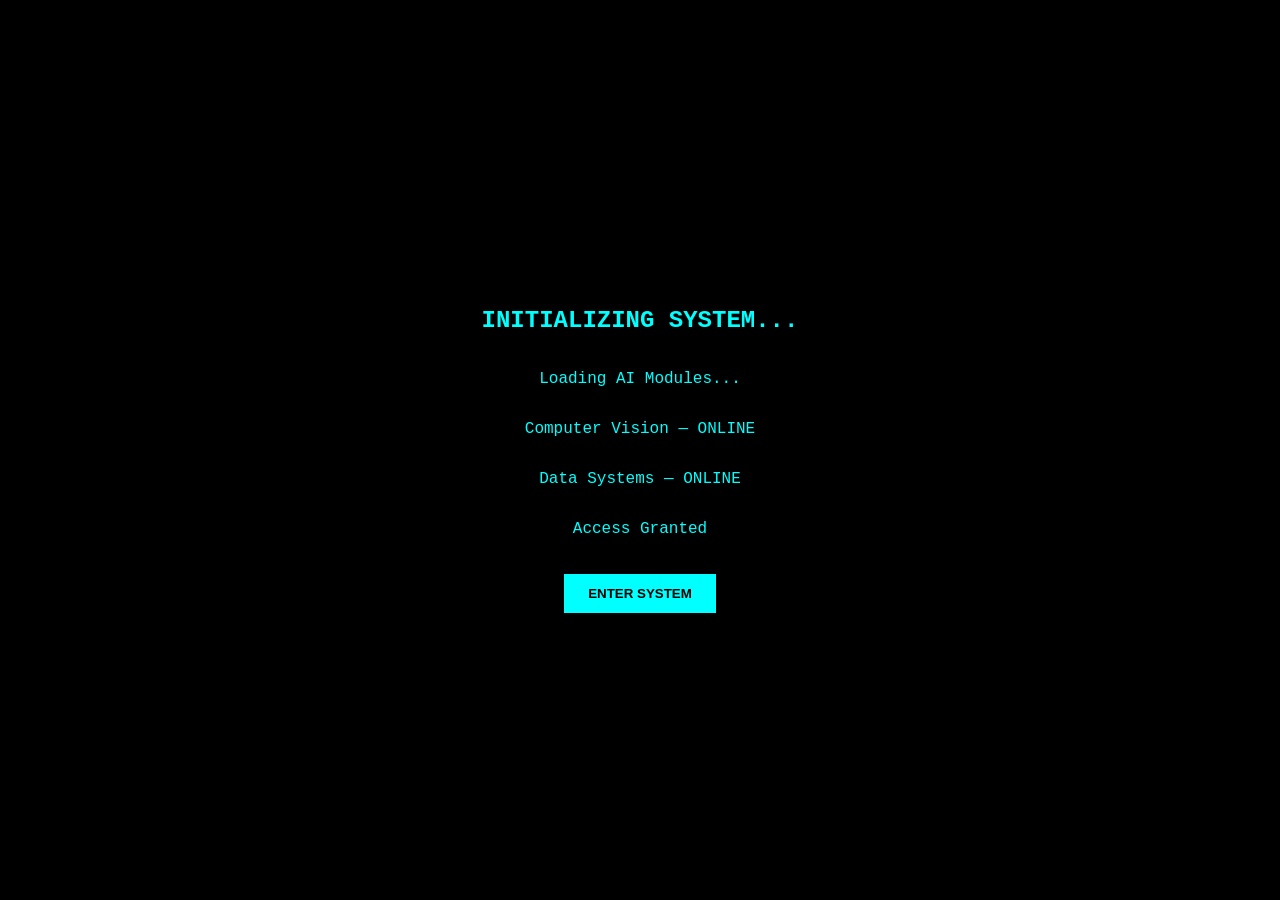
==== index.html @ 18e6cbfc "Update index.html" ====
<!DOCTYPE html>
<html lang="en">
<head>
<meta charset="UTF-8">
<meta name="viewport" content="width=device-width, initial-scale=1.0">
<title>Pruthvi Pandya — AI Systems Interface</title>

<style>

body{
    margin:0;
    background:#000;
    color:#0ff;
    font-family: "Courier New", monospace;
    overflow-x:hidden;
}

.center{
    display:flex;
    flex-direction:column;
    justify-content:center;
    align-items:center;
    height:100vh;
    text-align:center;
}

button{
    padding:12px 24px;
    background:#0ff;
    border:none;
    color:#000;
    font-weight:bold;
    cursor:pointer;
    margin-top:20px;
}

.section{
    padding:80px 20px;
    border-top:1px solid #0ff;
}

h1,h2{
    color:#0ff;
}

.card{
    border:1px solid #0ff;
    padding:20px;
    margin:20px;
}

</style>
</head>

<body>

<!-- 🎬 BOOT SCREEN -->
<div id="boot" class="center">
<h2>INITIALIZING SYSTEM...</h2>
<p>Loading AI Modules...</p>
<p>Computer Vision — ONLINE</p>
<p>Data Systems — ONLINE</p>
<p>Access Granted</p>

<button onclick="enterSite()">ENTER SYSTEM</button>
</div>

<!-- 🧠 MAIN SITE -->
<div id="main" style="display:none;">

<div class="center">
<h1>PRUTHVI JITENDRABHAI PANDYA</h1>
<p>AI Engineer | Computer Vision | Intelligent Systems</p>
<p>London, UK — Operational</p>
</div>

<!-- 👤 ABOUT -->
<div class="section">
<h2>Operator Profile</h2>
<p>MSc Artificial Intelligence — University of Essex</p>
<p>Mechanical Engineer | Real-time AI Systems Developer</p>
<p>Building intelligent solutions that bridge data, robotics, and physical environments.</p>
</div>

<!-- 🚀 PROJECTS -->
<div class="section">
<h2>Active Deployments</h2>

<div class="card">
<h3>Real-Time Object Detection</h3>
<p>YOLOv8 + OpenCV live inference system</p>
</div>

<div class="card">
<h3>Raga Classification (Thesis)</h3>
<p>CNN + LSTM audio classification model</p>
</div>

<div class="card">
<h3>Retail Analytics Dashboard</h3>
<p>Power BI data insights platform</p>
</div>

</div>

<!-- 🛠️ SKILLS -->
<div class="section">
<h2>System Capabilities</h2>

<p>Python ██████████</p>
<p>Computer Vision █████████</p>
<p>Machine Learning █████████</p>
<p>Data Analytics █████████</p>

</div>

<!-- 📊 EXPERIENCE -->
<div class="section">
<h2>Operational History</h2>

<p>2025 — Data Analyst Intern, Victoria Solutions</p>
<p>2023 — Assistant Planning Engineer, Maxxis Tyres</p>
<p>2022 — Logistics Executive, Nobel Automotive</p>

</div>

<!-- 📡 CONTACT -->
<div class="section">
<h2>Communication Channel</h2>

<p>Email: pandyapruthvi7@gmail.com</p>
<p>LinkedIn: linkedin.com/in/pandya-pruthvi-6148b0142</p>
<p>GitHub: github.com/pp23441</p>
<p>AI Hub: aihubplatform.co.uk</p>

</div>

</div>

<script>
function enterSite(){
    document.getElementById("boot").style.display="none";
    document.getElementById("main").style.display="block";
}
</script>

</body>
</html>
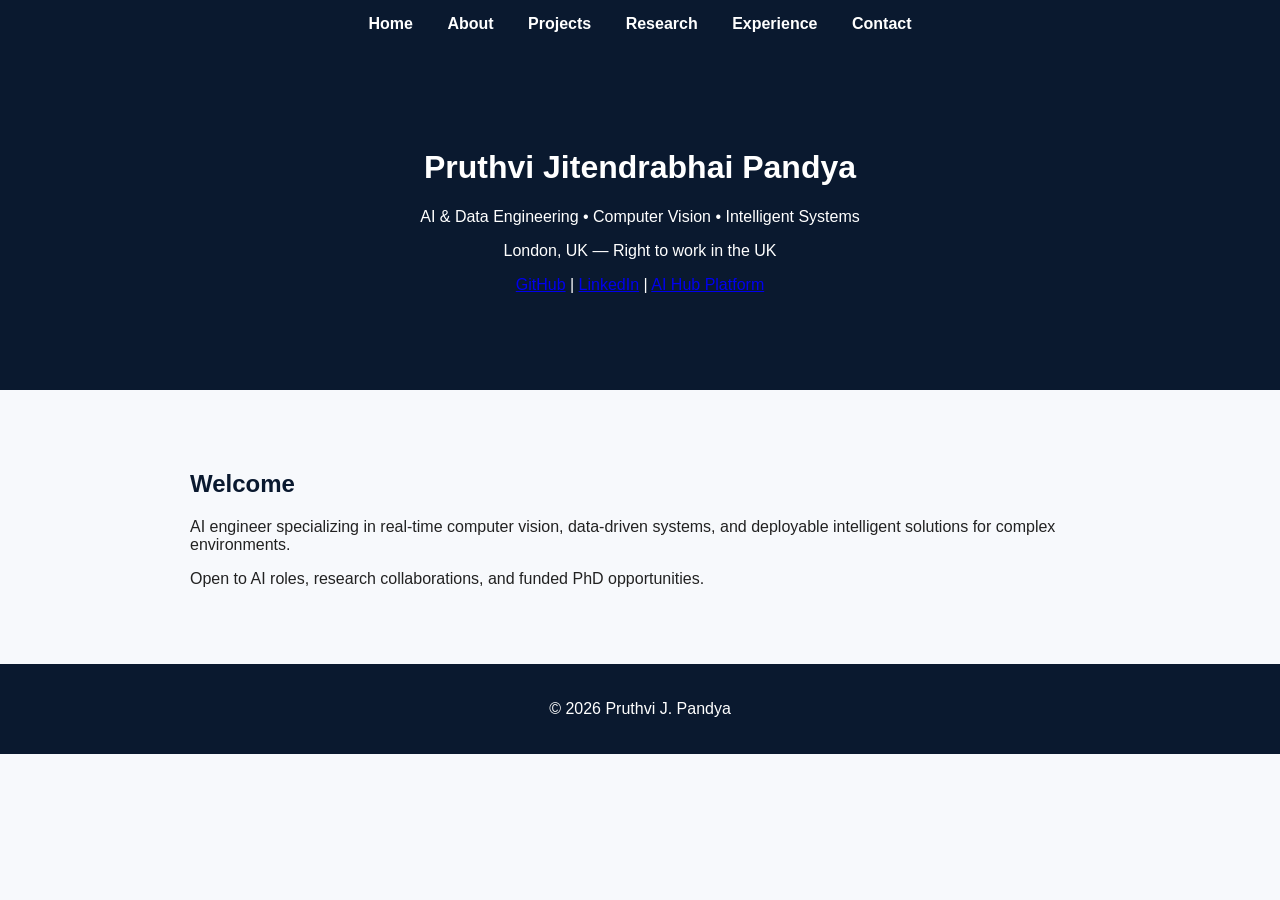
==== commit 4be10b0b: "Update index.html" ====
--- a/index.html
+++ b/index.html
@@ -1,148 +1,50 @@
 <!DOCTYPE html>
-<html lang="en">
+<html>
 <head>
-<meta charset="UTF-8">
-<meta name="viewport" content="width=device-width, initial-scale=1.0">
-<title>Pruthvi Pandya — AI Systems Interface</title>
-
-<style>
-
-body{
-    margin:0;
-    background:#000;
-    color:#0ff;
-    font-family: "Courier New", monospace;
-    overflow-x:hidden;
-}
-
-.center{
-    display:flex;
-    flex-direction:column;
-    justify-content:center;
-    align-items:center;
-    height:100vh;
-    text-align:center;
-}
-
-button{
-    padding:12px 24px;
-    background:#0ff;
-    border:none;
-    color:#000;
-    font-weight:bold;
-    cursor:pointer;
-    margin-top:20px;
-}
-
-.section{
-    padding:80px 20px;
-    border-top:1px solid #0ff;
-}
-
-h1,h2{
-    color:#0ff;
-}
-
-.card{
-    border:1px solid #0ff;
-    padding:20px;
-    margin:20px;
-}
-
-</style>
+<title>Pruthvi Pandya — AI Portfolio</title>
+<link rel="stylesheet" href="style.css">
+<meta name="viewport" content="width=device-width, initial-scale=1">
 </head>
 
 <body>
 
-<!-- 🎬 BOOT SCREEN -->
-<div id="boot" class="center">
-<h2>INITIALIZING SYSTEM...</h2>
-<p>Loading AI Modules...</p>
-<p>Computer Vision — ONLINE</p>
-<p>Data Systems — ONLINE</p>
-<p>Access Granted</p>
+<nav>
+<a href="index.html">Home</a>
+<a href="about.html">About</a>
+<a href="projects.html">Projects</a>
+<a href="research.html">Research</a>
+<a href="experience.html">Experience</a>
+<a href="contact.html">Contact</a>
+</nav>
 
-<button onclick="enterSite()">ENTER SYSTEM</button>
+<div class="hero">
+<h1>Pruthvi Jitendrabhai Pandya</h1>
+<p>AI & Data Engineering • Computer Vision • Intelligent Systems</p>
+<p>London, UK — Right to work in the UK</p>
+
+<p>
+<a href="https://github.com/pp23441">GitHub</a> |
+<a href="https://www.linkedin.com/in/pandya-pruthvi-6148b0142">LinkedIn</a> |
+<a href="https://www.aihubplatform.co.uk/">AI Hub Platform</a>
+</p>
 </div>
 
-<!-- 🧠 MAIN SITE -->
-<div id="main" style="display:none;">
+<section>
+<h2>Welcome</h2>
 
-<div class="center">
-<h1>PRUTHVI JITENDRABHAI PANDYA</h1>
-<p>AI Engineer | Computer Vision | Intelligent Systems</p>
-<p>London, UK — Operational</p>
-</div>
+<p>
+AI engineer specializing in real-time computer vision, data-driven systems, and deployable intelligent solutions for complex environments.
+</p>
 
-<!-- 👤 ABOUT -->
-<div class="section">
-<h2>Operator Profile</h2>
-<p>MSc Artificial Intelligence — University of Essex</p>
-<p>Mechanical Engineer | Real-time AI Systems Developer</p>
-<p>Building intelligent solutions that bridge data, robotics, and physical environments.</p>
-</div>
+<p>
+Open to AI roles, research collaborations, and funded PhD opportunities.
+</p>
 
-<!-- 🚀 PROJECTS -->
-<div class="section">
-<h2>Active Deployments</h2>
+</section>
 
-<div class="card">
-<h3>Real-Time Object Detection</h3>
-<p>YOLOv8 + OpenCV live inference system</p>
-</div>
-
-<div class="card">
-<h3>Raga Classification (Thesis)</h3>
-<p>CNN + LSTM audio classification model</p>
-</div>
-
-<div class="card">
-<h3>Retail Analytics Dashboard</h3>
-<p>Power BI data insights platform</p>
-</div>
-
-</div>
-
-<!-- 🛠️ SKILLS -->
-<div class="section">
-<h2>System Capabilities</h2>
-
-<p>Python ██████████</p>
-<p>Computer Vision █████████</p>
-<p>Machine Learning █████████</p>
-<p>Data Analytics █████████</p>
-
-</div>
-
-<!-- 📊 EXPERIENCE -->
-<div class="section">
-<h2>Operational History</h2>
-
-<p>2025 — Data Analyst Intern, Victoria Solutions</p>
-<p>2023 — Assistant Planning Engineer, Maxxis Tyres</p>
-<p>2022 — Logistics Executive, Nobel Automotive</p>
-
-</div>
-
-<!-- 📡 CONTACT -->
-<div class="section">
-<h2>Communication Channel</h2>
-
-<p>Email: pandyapruthvi7@gmail.com</p>
-<p>LinkedIn: linkedin.com/in/pandya-pruthvi-6148b0142</p>
-<p>GitHub: github.com/pp23441</p>
-<p>AI Hub: aihubplatform.co.uk</p>
-
-</div>
-
-</div>
-
-<script>
-function enterSite(){
-    document.getElementById("boot").style.display="none";
-    document.getElementById("main").style.display="block";
-}
-</script>
+<footer>
+<p>© 2026 Pruthvi J. Pandya</p>
+</footer>
 
 </body>
 </html>
--- a/style.css
+++ b/style.css
@@ -0,0 +1,65 @@
+body{
+    margin:0;
+    font-family:Arial, sans-serif;
+    background:#f7f9fc;
+    color:#222;
+}
+
+/* NAVBAR */
+
+nav{
+    background:#0a192f;
+    padding:15px;
+    text-align:center;
+}
+
+nav a{
+    color:white;
+    margin:0 15px;
+    text-decoration:none;
+    font-weight:bold;
+}
+
+nav a:hover{
+    color:#64ffda;
+}
+
+/* HERO */
+
+.hero{
+    background:#0a192f;
+    color:white;
+    padding:80px 20px;
+    text-align:center;
+}
+
+/* CONTENT */
+
+section{
+    max-width:900px;
+    margin:auto;
+    padding:60px 20px;
+}
+
+h2{
+    color:#0a192f;
+}
+
+/* CARDS */
+
+.card{
+    background:white;
+    padding:25px;
+    margin:25px 0;
+    border-radius:10px;
+    box-shadow:0 4px 12px rgba(0,0,0,0.08);
+}
+
+/* FOOTER */
+
+footer{
+    background:#0a192f;
+    color:white;
+    text-align:center;
+    padding:20px;
+}
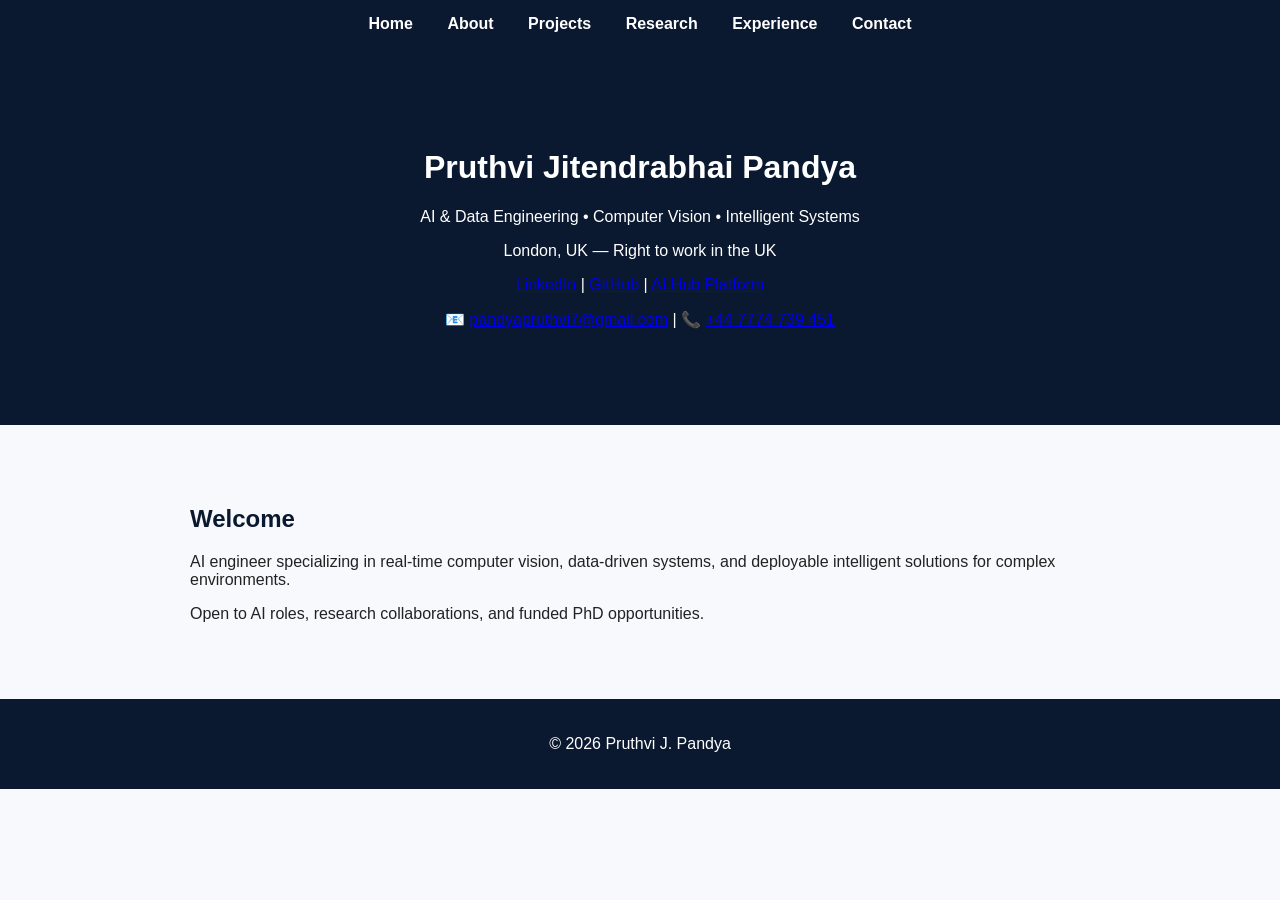
==== commit ff484022: "Update index.html" ====
--- a/index.html
+++ b/index.html
@@ -23,9 +23,14 @@
 <p>London, UK — Right to work in the UK</p>
 
 <p>
-<a href="https://github.com/pp23441">GitHub</a> |
-<a href="https://www.linkedin.com/in/pandya-pruthvi-6148b0142">LinkedIn</a> |
-<a href="https://www.aihubplatform.co.uk/">AI Hub Platform</a>
+<a href="https://www.linkedin.com/in/pandya-pruthvi-6148b0142" target="_blank">LinkedIn</a> |
+<a href="https://github.com/pp23441" target="_blank">GitHub</a> |
+<a href="https://www.aihubplatform.co.uk/" target="_blank">AI Hub Platform</a>
+</p>
+
+<p>
+📧 <a href="mailto:pandyapruthvi7@gmail.com">pandyapruthvi7@gmail.com</a> |
+📞 <a href="tel:+447774739451">+44 7774 739 451</a>
 </p>
 </div>
 
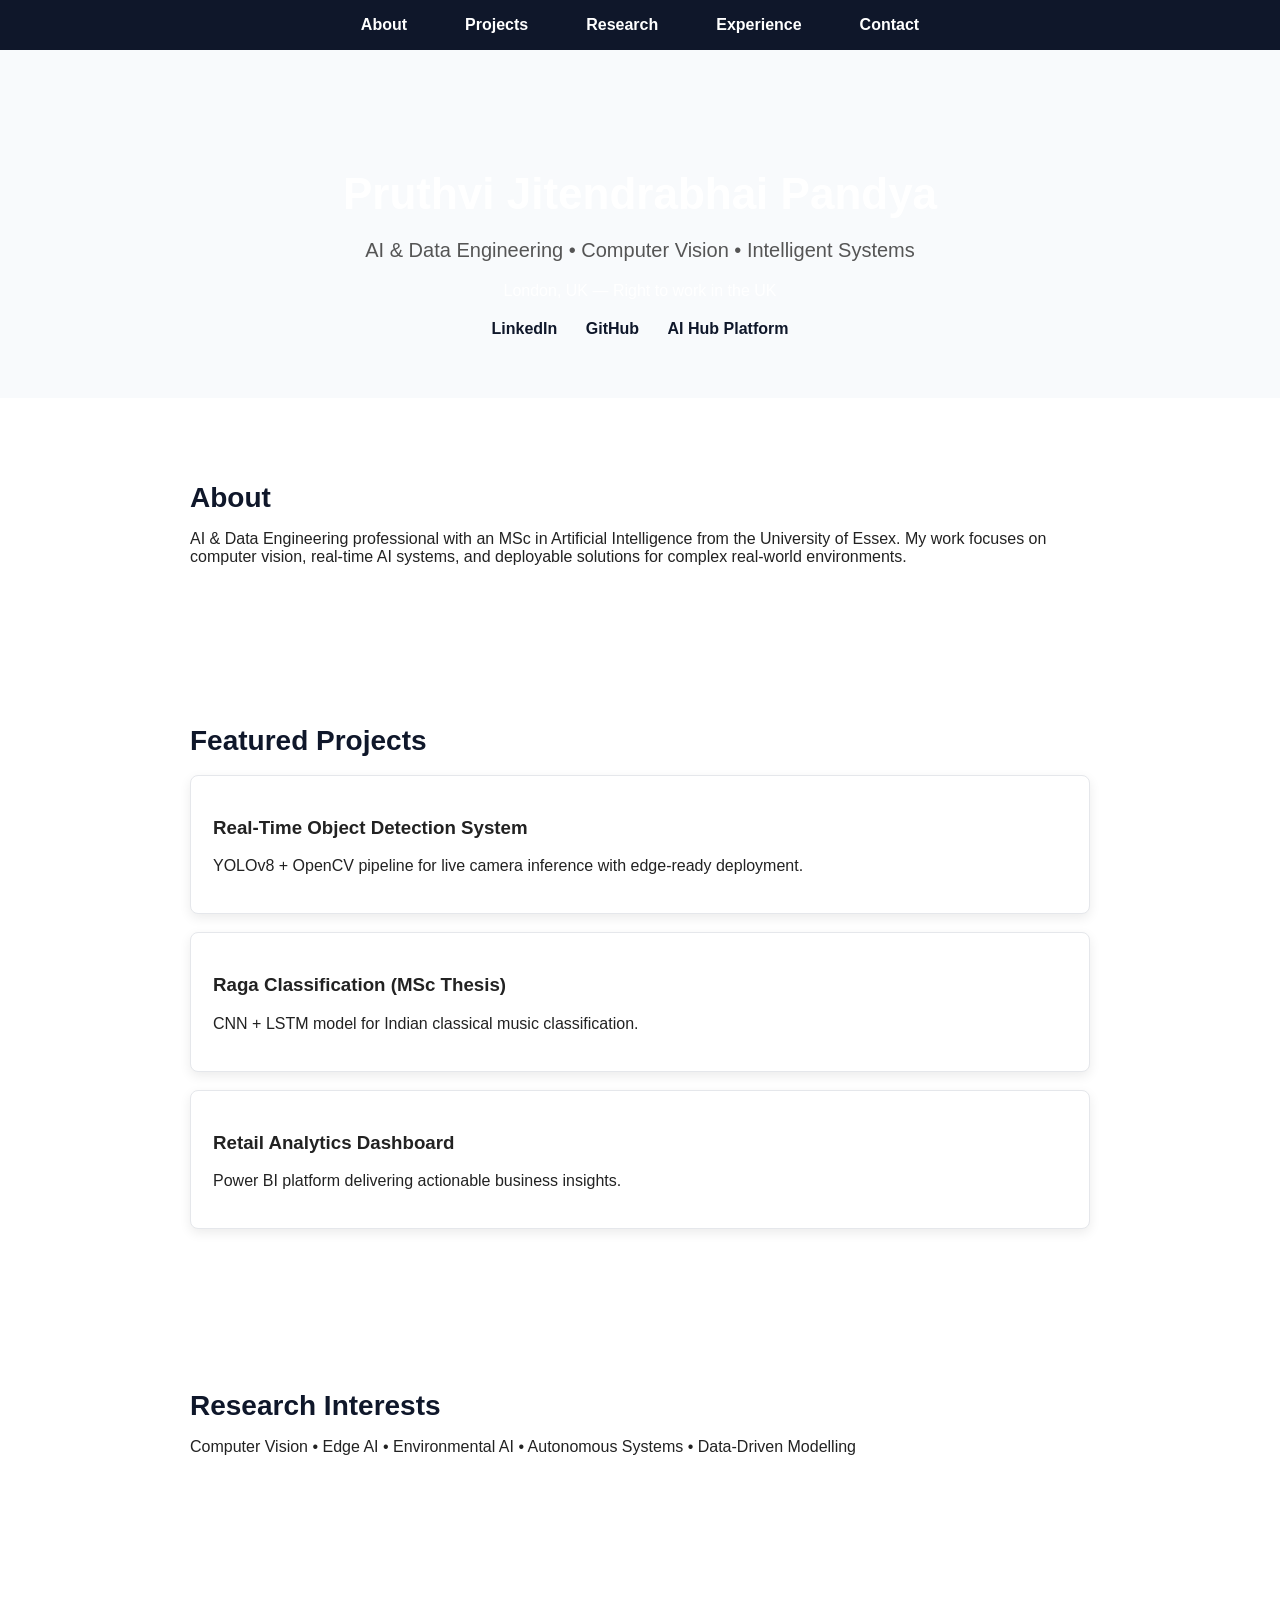
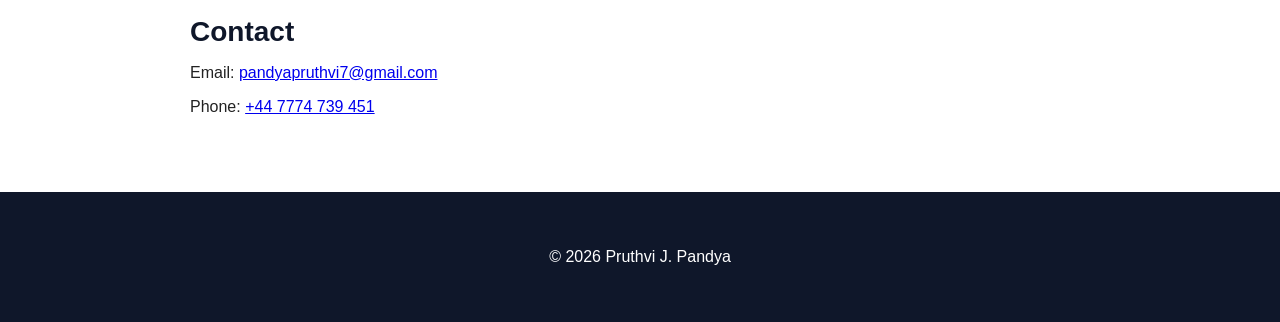
==== commit 536e2292: "Update index.html" ====
--- a/index.html
+++ b/index.html
@@ -1,15 +1,114 @@
 <!DOCTYPE html>
-<html>
+<html lang="en">
 <head>
+<meta charset="UTF-8">
+<meta name="viewport" content="width=device-width, initial-scale=1.0">
 <title>Pruthvi Pandya — AI Portfolio</title>
+
 <link rel="stylesheet" href="style.css">
-<meta name="viewport" content="width=device-width, initial-scale=1">
+
+<style>
+
+/* ===== HUGOBLOX-LIKE DESIGN ===== */
+
+body{
+    margin:0;
+    font-family: "Segoe UI", Arial, sans-serif;
+    background:#ffffff;
+    color:#222;
+}
+
+/* NAVBAR */
+
+nav{
+    background:#0f172a;
+    padding:16px;
+    display:flex;
+    justify-content:center;
+    gap:28px;
+}
+
+nav a{
+    color:white;
+    text-decoration:none;
+    font-weight:600;
+    font-size:16px;
+}
+
+nav a:hover{
+    color:#38bdf8;
+}
+
+/* HERO */
+
+.hero{
+    padding:90px 20px 60px;
+    text-align:center;
+    background:#f8fafc;
+}
+
+.hero h1{
+    font-size:44px;
+    margin-bottom:12px;
+}
+
+.subtitle{
+    font-size:20px;
+    color:#555;
+}
+
+.links{
+    margin-top:20px;
+}
+
+.links a{
+    margin:0 12px;
+    text-decoration:none;
+    font-weight:600;
+    color:#0f172a;
+}
+
+/* SECTION */
+
+section{
+    max-width:900px;
+    margin:auto;
+    padding:60px 20px;
+}
+
+h2{
+    font-size:28px;
+    margin-bottom:15px;
+    color:#0f172a;
+}
+
+/* CARDS */
+
+.card{
+    border:1px solid #e5e7eb;
+    padding:22px;
+    margin:18px 0;
+    border-radius:8px;
+    background:white;
+}
+
+/* FOOTER */
+
+footer{
+    text-align:center;
+    padding:40px;
+    background:#0f172a;
+    color:white;
+}
+
+</style>
 </head>
 
 <body>
 
+<!-- NAVIGATION -->
+
 <nav>
-<a href="index.html">Home</a>
 <a href="about.html">About</a>
 <a href="projects.html">Projects</a>
 <a href="research.html">Research</a>
@@ -17,33 +116,82 @@
 <a href="contact.html">Contact</a>
 </nav>
 
+<!-- HERO -->
+
 <div class="hero">
+
 <h1>Pruthvi Jitendrabhai Pandya</h1>
-<p>AI & Data Engineering • Computer Vision • Intelligent Systems</p>
+
+<p class="subtitle">
+AI & Data Engineering • Computer Vision • Intelligent Systems
+</p>
+
 <p>London, UK — Right to work in the UK</p>
 
+<div class="links">
+<a href="https://www.linkedin.com/in/pandya-pruthvi-6148b0142" target="_blank">LinkedIn</a>
+<a href="https://github.com/pp23441" target="_blank">GitHub</a>
+<a href="https://www.aihubplatform.co.uk/" target="_blank">AI Hub Platform</a>
+</div>
+
+</div>
+
+<!-- ABOUT SUMMARY -->
+
+<section>
+
+<h2>About</h2>
+
 <p>
-<a href="https://www.linkedin.com/in/pandya-pruthvi-6148b0142" target="_blank">LinkedIn</a> |
-<a href="https://github.com/pp23441" target="_blank">GitHub</a> |
-<a href="https://www.aihubplatform.co.uk/" target="_blank">AI Hub Platform</a>
+AI & Data Engineering professional with an MSc in Artificial Intelligence from the University of Essex. My work focuses on computer vision, real-time AI systems, and deployable solutions for complex real-world environments.
 </p>
 
+</section>
+
+<!-- PROJECT HIGHLIGHTS -->
+
+<section>
+
+<h2>Featured Projects</h2>
+
+<div class="card">
+<h3>Real-Time Object Detection System</h3>
+<p>YOLOv8 + OpenCV pipeline for live camera inference with edge-ready deployment.</p>
+</div>
+
+<div class="card">
+<h3>Raga Classification (MSc Thesis)</h3>
+<p>CNN + LSTM model for Indian classical music classification.</p>
+</div>
+
+<div class="card">
+<h3>Retail Analytics Dashboard</h3>
+<p>Power BI platform delivering actionable business insights.</p>
+</div>
+
+</section>
+
+<!-- RESEARCH -->
+
+<section>
+
+<h2>Research Interests</h2>
+
 <p>
-📧 <a href="mailto:pandyapruthvi7@gmail.com">pandyapruthvi7@gmail.com</a> |
-📞 <a href="tel:+447774739451">+44 7774 739 451</a>
+Computer Vision • Edge AI • Environmental AI • Autonomous Systems • Data-Driven Modelling
 </p>
-</div>
-
-<section>
-<h2>Welcome</h2>
-
-<p>
-AI engineer specializing in real-time computer vision, data-driven systems, and deployable intelligent solutions for complex environments.
-</p>
-
-<p>
-Open to AI roles, research collaborations, and funded PhD opportunities.
-</p>
+
+</section>
+
+<!-- CONTACT -->
+
+<section>
+
+<h2>Contact</h2>
+
+<p>Email: <a href="mailto:pandyapruthvi7@gmail.com">pandyapruthvi7@gmail.com</a></p>
+
+<p>Phone: <a href="tel:+447774739451">+44 7774 739 451</a></p>
 
 </section>
 
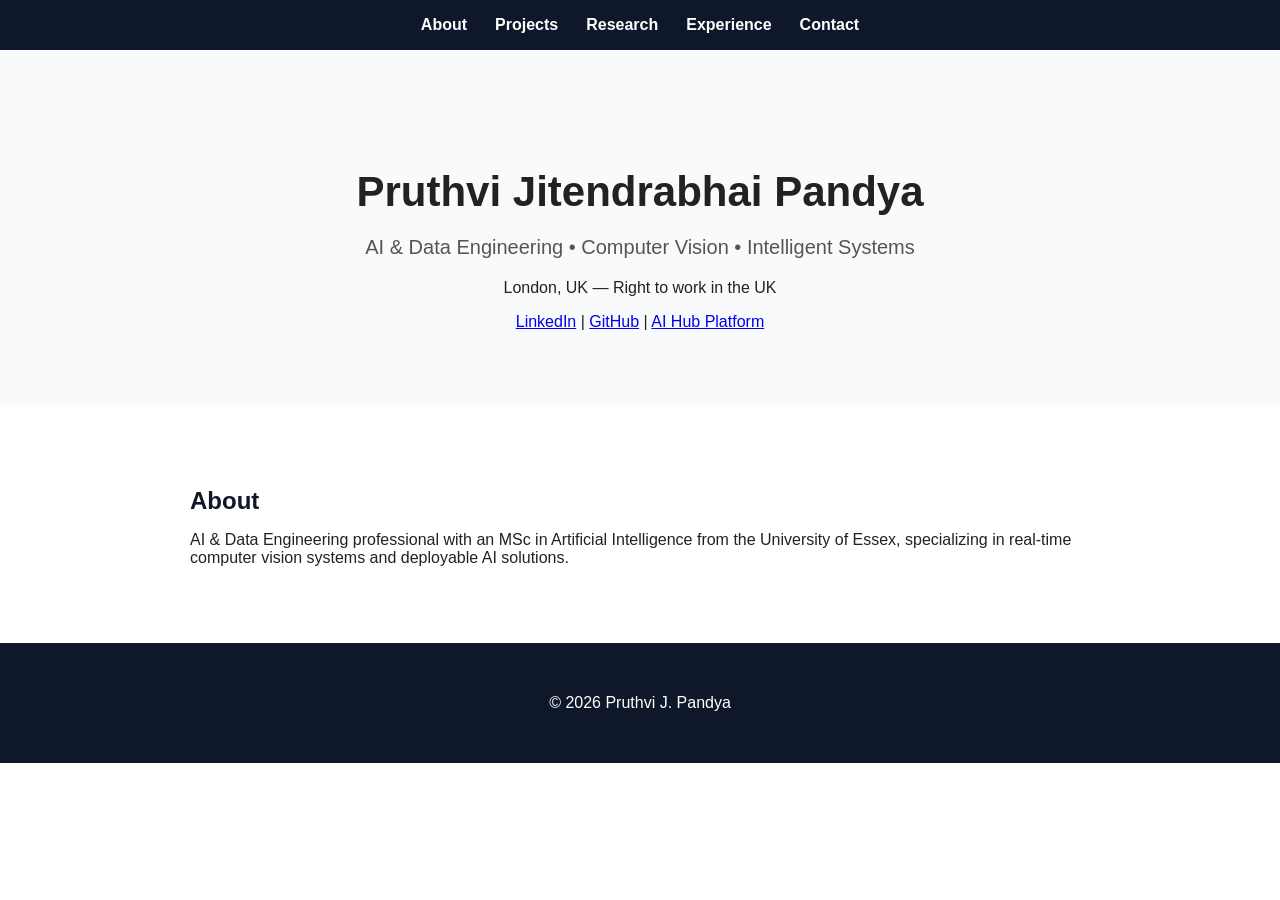
==== commit e7678a95: "Update index.html" ====
--- a/index.html
+++ b/index.html
@@ -1,112 +1,11 @@
 <!DOCTYPE html>
-<html lang="en">
+<html>
 <head>
-<meta charset="UTF-8">
-<meta name="viewport" content="width=device-width, initial-scale=1.0">
 <title>Pruthvi Pandya — AI Portfolio</title>
-
 <link rel="stylesheet" href="style.css">
-
-<style>
-
-/* ===== HUGOBLOX-LIKE DESIGN ===== */
-
-body{
-    margin:0;
-    font-family: "Segoe UI", Arial, sans-serif;
-    background:#ffffff;
-    color:#222;
-}
-
-/* NAVBAR */
-
-nav{
-    background:#0f172a;
-    padding:16px;
-    display:flex;
-    justify-content:center;
-    gap:28px;
-}
-
-nav a{
-    color:white;
-    text-decoration:none;
-    font-weight:600;
-    font-size:16px;
-}
-
-nav a:hover{
-    color:#38bdf8;
-}
-
-/* HERO */
-
-.hero{
-    padding:90px 20px 60px;
-    text-align:center;
-    background:#f8fafc;
-}
-
-.hero h1{
-    font-size:44px;
-    margin-bottom:12px;
-}
-
-.subtitle{
-    font-size:20px;
-    color:#555;
-}
-
-.links{
-    margin-top:20px;
-}
-
-.links a{
-    margin:0 12px;
-    text-decoration:none;
-    font-weight:600;
-    color:#0f172a;
-}
-
-/* SECTION */
-
-section{
-    max-width:900px;
-    margin:auto;
-    padding:60px 20px;
-}
-
-h2{
-    font-size:28px;
-    margin-bottom:15px;
-    color:#0f172a;
-}
-
-/* CARDS */
-
-.card{
-    border:1px solid #e5e7eb;
-    padding:22px;
-    margin:18px 0;
-    border-radius:8px;
-    background:white;
-}
-
-/* FOOTER */
-
-footer{
-    text-align:center;
-    padding:40px;
-    background:#0f172a;
-    color:white;
-}
-
-</style>
 </head>
 
 <body>
-
-<!-- NAVIGATION -->
 
 <nav>
 <a href="about.html">About</a>
@@ -116,83 +15,23 @@
 <a href="contact.html">Contact</a>
 </nav>
 
-<!-- HERO -->
-
 <div class="hero">
-
 <h1>Pruthvi Jitendrabhai Pandya</h1>
-
-<p class="subtitle">
-AI & Data Engineering • Computer Vision • Intelligent Systems
-</p>
-
+<p class="subtitle">AI & Data Engineering • Computer Vision • Intelligent Systems</p>
 <p>London, UK — Right to work in the UK</p>
 
-<div class="links">
-<a href="https://www.linkedin.com/in/pandya-pruthvi-6148b0142" target="_blank">LinkedIn</a>
-<a href="https://github.com/pp23441" target="_blank">GitHub</a>
+<p>
+<a href="https://www.linkedin.com/in/pandya-pruthvi-6148b0142" target="_blank">LinkedIn</a> |
+<a href="https://github.com/pp23441" target="_blank">GitHub</a> |
 <a href="https://www.aihubplatform.co.uk/" target="_blank">AI Hub Platform</a>
+</p>
 </div>
 
-</div>
-
-<!-- ABOUT SUMMARY -->
-
 <section>
-
 <h2>About</h2>
-
 <p>
-AI & Data Engineering professional with an MSc in Artificial Intelligence from the University of Essex. My work focuses on computer vision, real-time AI systems, and deployable solutions for complex real-world environments.
+AI & Data Engineering professional with an MSc in Artificial Intelligence from the University of Essex, specializing in real-time computer vision systems and deployable AI solutions.
 </p>
-
-</section>
-
-<!-- PROJECT HIGHLIGHTS -->
-
-<section>
-
-<h2>Featured Projects</h2>
-
-<div class="card">
-<h3>Real-Time Object Detection System</h3>
-<p>YOLOv8 + OpenCV pipeline for live camera inference with edge-ready deployment.</p>
-</div>
-
-<div class="card">
-<h3>Raga Classification (MSc Thesis)</h3>
-<p>CNN + LSTM model for Indian classical music classification.</p>
-</div>
-
-<div class="card">
-<h3>Retail Analytics Dashboard</h3>
-<p>Power BI platform delivering actionable business insights.</p>
-</div>
-
-</section>
-
-<!-- RESEARCH -->
-
-<section>
-
-<h2>Research Interests</h2>
-
-<p>
-Computer Vision • Edge AI • Environmental AI • Autonomous Systems • Data-Driven Modelling
-</p>
-
-</section>
-
-<!-- CONTACT -->
-
-<section>
-
-<h2>Contact</h2>
-
-<p>Email: <a href="mailto:pandyapruthvi7@gmail.com">pandyapruthvi7@gmail.com</a></p>
-
-<p>Phone: <a href="tel:+447774739451">+44 7774 739 451</a></p>
-
 </section>
 
 <footer>
--- a/style.css
+++ b/style.css
@@ -1,39 +1,51 @@
+/* ===== GLOBAL ===== */
+
 body{
     margin:0;
-    font-family:Arial, sans-serif;
-    background:#f7f9fc;
+    font-family:"Segoe UI", Arial, sans-serif;
+    background:#ffffff;
     color:#222;
 }
 
 /* NAVBAR */
 
 nav{
-    background:#0a192f;
-    padding:15px;
-    text-align:center;
+    background:#0f172a;
+    padding:16px;
+    display:flex;
+    justify-content:center;
+    gap:28px;
 }
 
 nav a{
     color:white;
-    margin:0 15px;
     text-decoration:none;
-    font-weight:bold;
+    font-weight:600;
 }
 
 nav a:hover{
-    color:#64ffda;
+    color:#38bdf8;
 }
 
 /* HERO */
 
 .hero{
-    background:#0a192f;
-    color:white;
-    padding:80px 20px;
+    padding:90px 20px 60px;
     text-align:center;
+    background:#f8fafc;
 }
 
-/* CONTENT */
+.hero h1{
+    font-size:42px;
+    margin-bottom:10px;
+}
+
+.subtitle{
+    font-size:20px;
+    color:#555;
+}
+
+/* SECTION */
 
 section{
     max-width:900px;
@@ -42,24 +54,25 @@
 }
 
 h2{
-    color:#0a192f;
+    color:#0f172a;
+    margin-bottom:15px;
 }
 
 /* CARDS */
 
 .card{
+    border:1px solid #e5e7eb;
+    padding:22px;
+    margin:18px 0;
+    border-radius:8px;
     background:white;
-    padding:25px;
-    margin:25px 0;
-    border-radius:10px;
-    box-shadow:0 4px 12px rgba(0,0,0,0.08);
 }
 
 /* FOOTER */
 
 footer{
-    background:#0a192f;
+    text-align:center;
+    padding:35px;
+    background:#0f172a;
     color:white;
-    text-align:center;
-    padding:20px;
 }
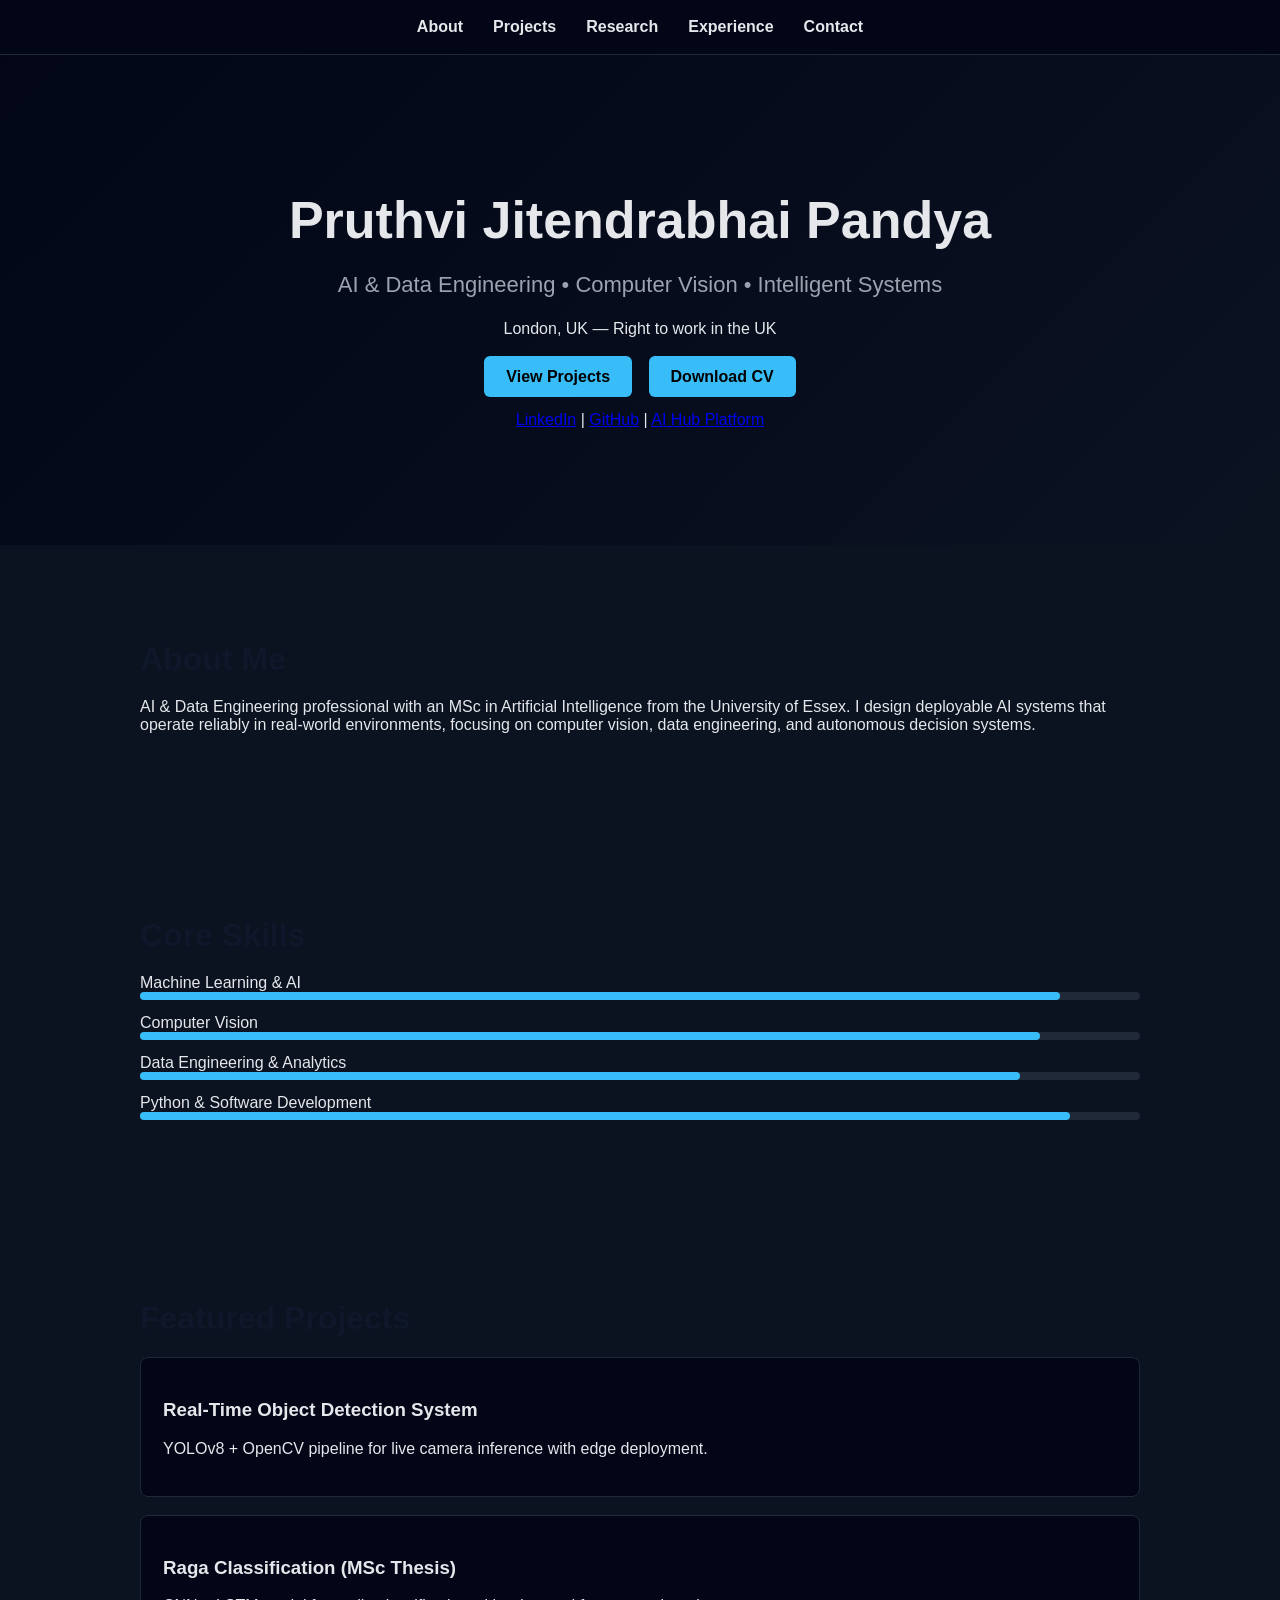
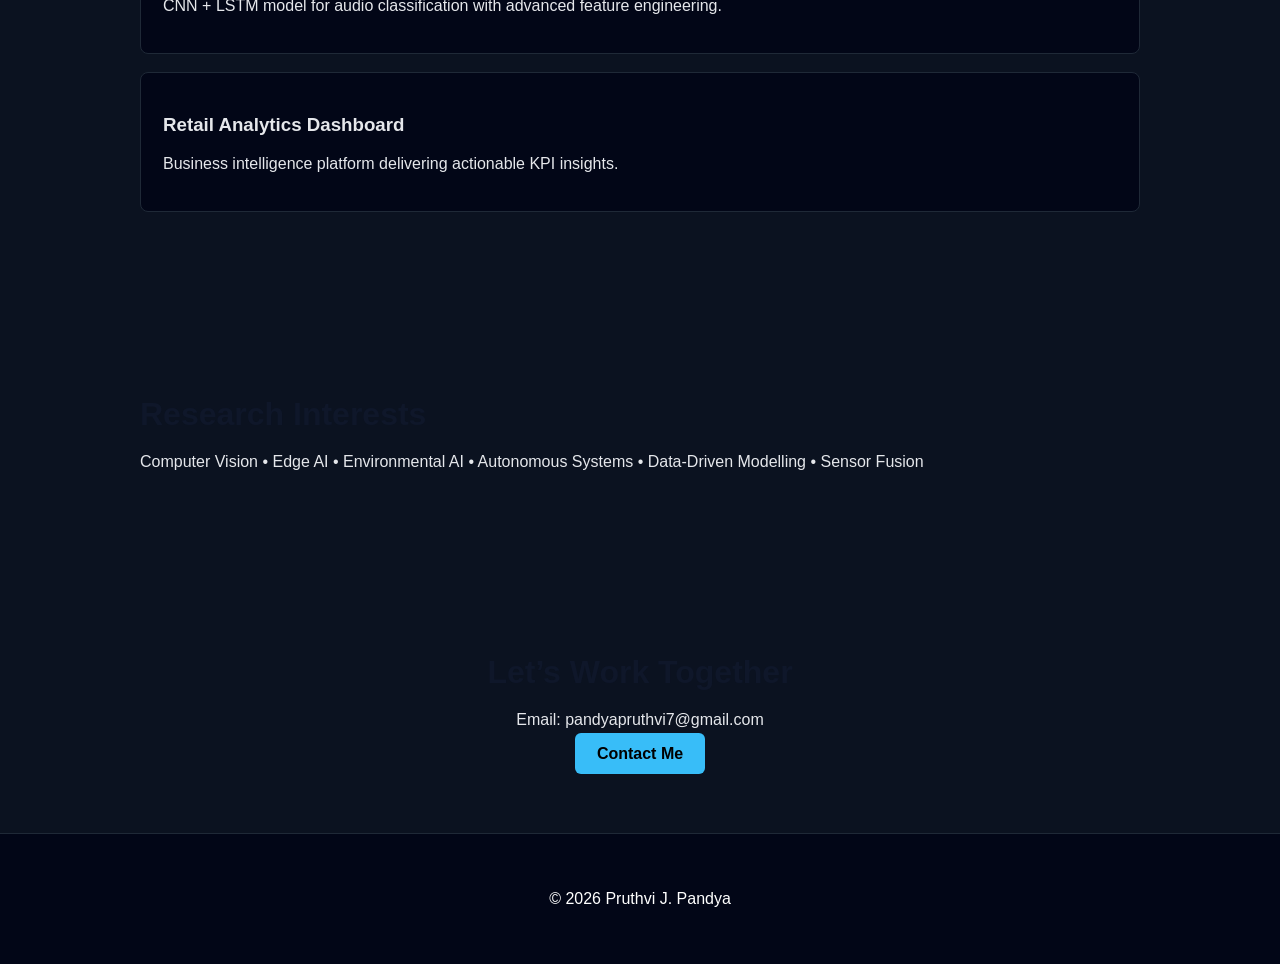
==== commit 548932d2: "Update index.html" ====
--- a/index.html
+++ b/index.html
@@ -1,11 +1,133 @@
 <!DOCTYPE html>
-<html>
+<html lang="en">
 <head>
+<meta charset="UTF-8">
+<meta name="viewport" content="width=device-width, initial-scale=1.0">
+
 <title>Pruthvi Pandya — AI Portfolio</title>
+
 <link rel="stylesheet" href="style.css">
+
+<style>
+
+/* ===== WORLD-CLASS DESIGN ===== */
+
+body{
+    margin:0;
+    font-family:"Inter", Arial, sans-serif;
+    background:#0b1220;
+    color:#e5e7eb;
+}
+
+/* NAVBAR */
+
+nav{
+    display:flex;
+    justify-content:center;
+    gap:30px;
+    padding:18px;
+    background:#020617;
+    border-bottom:1px solid #1f2937;
+}
+
+nav a{
+    color:#e5e7eb;
+    text-decoration:none;
+    font-weight:600;
+}
+
+nav a:hover{
+    color:#38bdf8;
+}
+
+/* HERO */
+
+.hero{
+    text-align:center;
+    padding:100px 20px;
+    background:linear-gradient(135deg,#020617,#0b1220);
+}
+
+.hero h1{
+    font-size:52px;
+    margin-bottom:10px;
+}
+
+.subtitle{
+    font-size:22px;
+    color:#9ca3af;
+}
+
+.cta{
+    margin-top:30px;
+}
+
+.btn{
+    background:#38bdf8;
+    color:black;
+    padding:12px 22px;
+    border-radius:6px;
+    text-decoration:none;
+    font-weight:700;
+    margin:6px;
+}
+
+/* SECTION */
+
+section{
+    max-width:1000px;
+    margin:auto;
+    padding:70px 20px;
+}
+
+h2{
+    font-size:32px;
+    margin-bottom:20px;
+}
+
+/* CARDS */
+
+.card{
+    background:#020617;
+    padding:22px;
+    margin:18px 0;
+    border-radius:8px;
+    border:1px solid #1f2937;
+}
+
+/* SKILL BARS */
+
+.skill{
+    margin:14px 0;
+}
+
+.bar{
+    height:8px;
+    background:#1f2937;
+    border-radius:6px;
+}
+
+.fill{
+    height:8px;
+    background:#38bdf8;
+    border-radius:6px;
+}
+
+/* FOOTER */
+
+footer{
+    text-align:center;
+    padding:40px;
+    background:#020617;
+    border-top:1px solid #1f2937;
+}
+
+</style>
 </head>
 
 <body>
+
+<!-- NAVBAR -->
 
 <nav>
 <a href="about.html">About</a>
@@ -15,23 +137,112 @@
 <a href="contact.html">Contact</a>
 </nav>
 
+<!-- HERO -->
+
 <div class="hero">
+
 <h1>Pruthvi Jitendrabhai Pandya</h1>
-<p class="subtitle">AI & Data Engineering • Computer Vision • Intelligent Systems</p>
+
+<p class="subtitle">
+AI & Data Engineering • Computer Vision • Intelligent Systems
+</p>
+
 <p>London, UK — Right to work in the UK</p>
 
-<p>
+<div class="cta">
+<a class="btn" href="projects.html">View Projects</a>
+<a class="btn" href="#">Download CV</a>
+</div>
+
+<p style="margin-top:25px;">
 <a href="https://www.linkedin.com/in/pandya-pruthvi-6148b0142" target="_blank">LinkedIn</a> |
 <a href="https://github.com/pp23441" target="_blank">GitHub</a> |
 <a href="https://www.aihubplatform.co.uk/" target="_blank">AI Hub Platform</a>
 </p>
-</div>
-
-<section>
-<h2>About</h2>
+
+</div>
+
+<!-- ABOUT -->
+
+<section>
+
+<h2>About Me</h2>
+
 <p>
-AI & Data Engineering professional with an MSc in Artificial Intelligence from the University of Essex, specializing in real-time computer vision systems and deployable AI solutions.
-</p>
+AI & Data Engineering professional with an MSc in Artificial Intelligence from the University of Essex. I design deployable AI systems that operate reliably in real-world environments, focusing on computer vision, data engineering, and autonomous decision systems.
+</p>
+
+</section>
+
+<!-- SKILLS -->
+
+<section>
+
+<h2>Core Skills</h2>
+
+<div class="skill">Machine Learning & AI
+<div class="bar"><div class="fill" style="width:92%"></div></div>
+</div>
+
+<div class="skill">Computer Vision
+<div class="bar"><div class="fill" style="width:90%"></div></div>
+</div>
+
+<div class="skill">Data Engineering & Analytics
+<div class="bar"><div class="fill" style="width:88%"></div></div>
+</div>
+
+<div class="skill">Python & Software Development
+<div class="bar"><div class="fill" style="width:93%"></div></div>
+</div>
+
+</section>
+
+<!-- FEATURED PROJECTS -->
+
+<section>
+
+<h2>Featured Projects</h2>
+
+<div class="card">
+<h3>Real-Time Object Detection System</h3>
+<p>YOLOv8 + OpenCV pipeline for live camera inference with edge deployment.</p>
+</div>
+
+<div class="card">
+<h3>Raga Classification (MSc Thesis)</h3>
+<p>CNN + LSTM model for audio classification with advanced feature engineering.</p>
+</div>
+
+<div class="card">
+<h3>Retail Analytics Dashboard</h3>
+<p>Business intelligence platform delivering actionable KPI insights.</p>
+</div>
+
+</section>
+
+<!-- RESEARCH -->
+
+<section>
+
+<h2>Research Interests</h2>
+
+<p>
+Computer Vision • Edge AI • Environmental AI • Autonomous Systems • Data-Driven Modelling • Sensor Fusion
+</p>
+
+</section>
+
+<!-- CONTACT CTA -->
+
+<section style="text-align:center">
+
+<h2>Let’s Work Together</h2>
+
+<p>Email: pandyapruthvi7@gmail.com</p>
+
+<a class="btn" href="contact.html">Contact Me</a>
+
 </section>
 
 <footer>
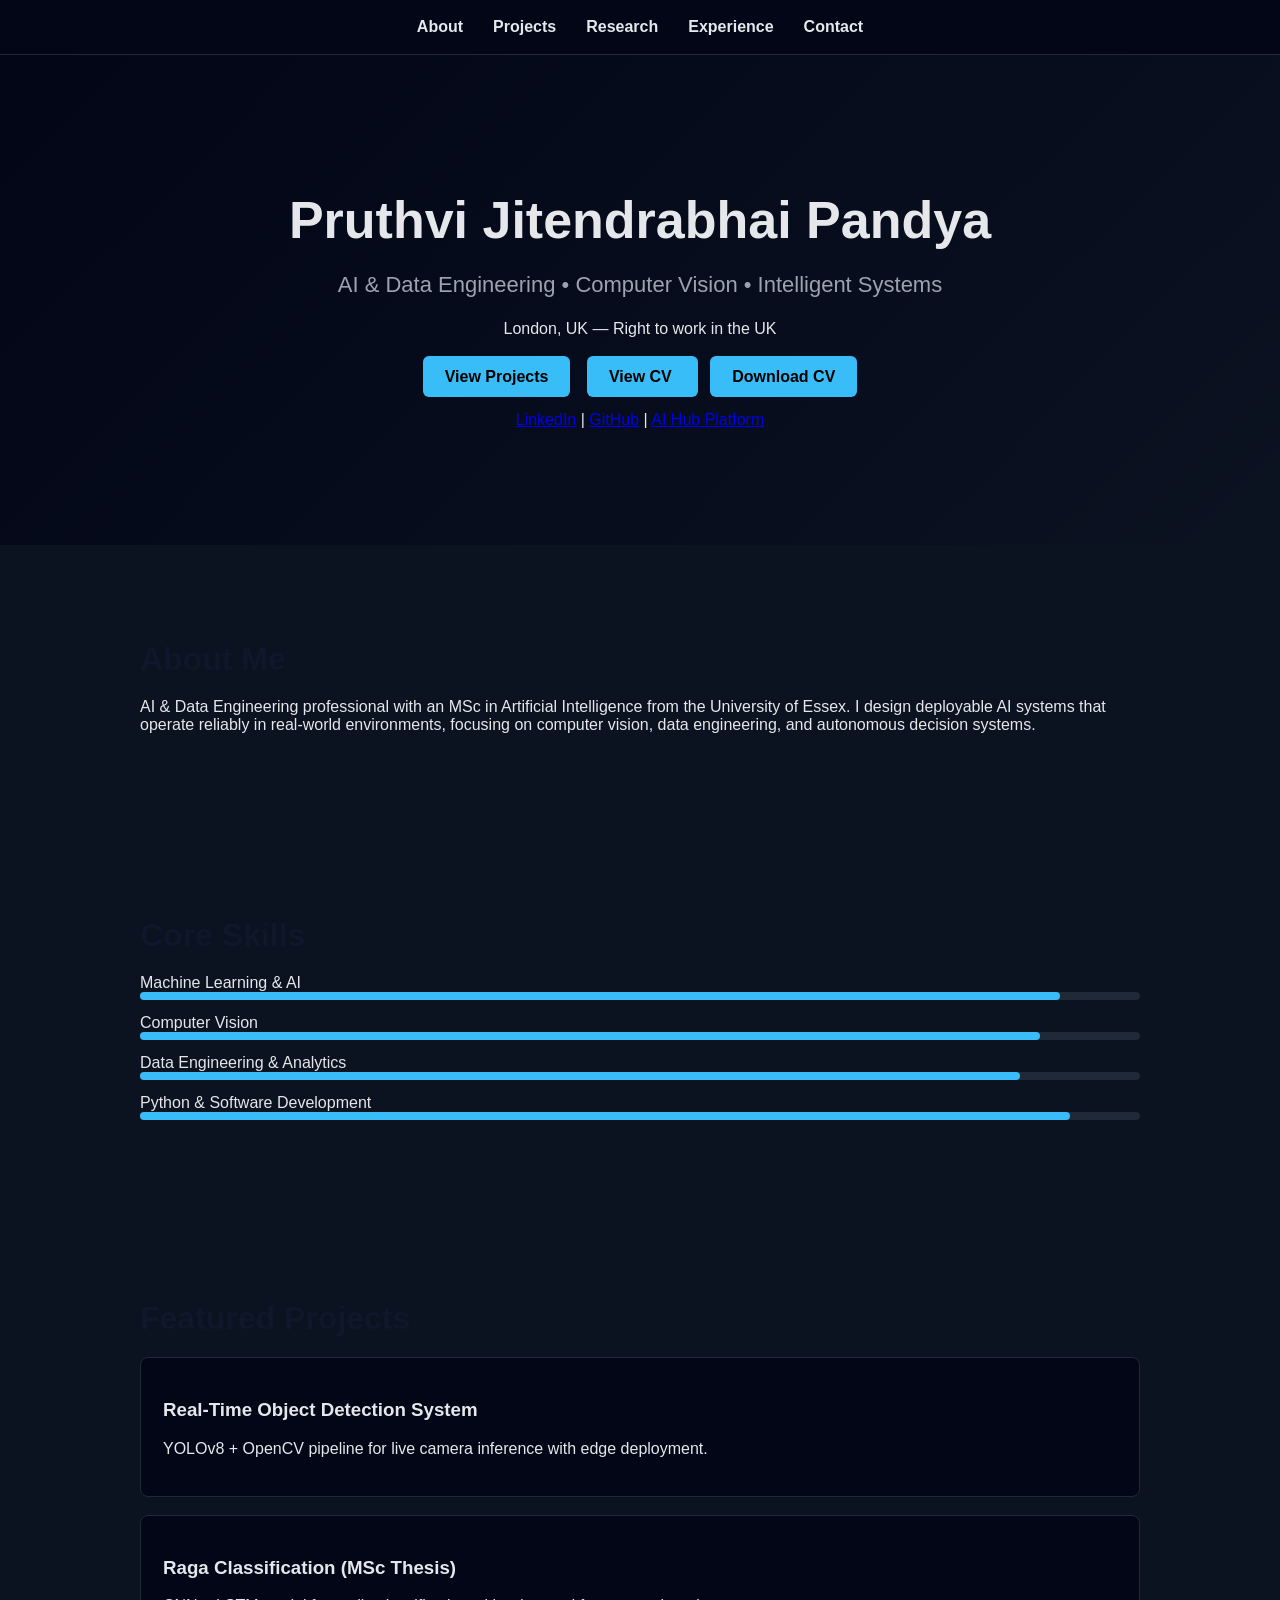
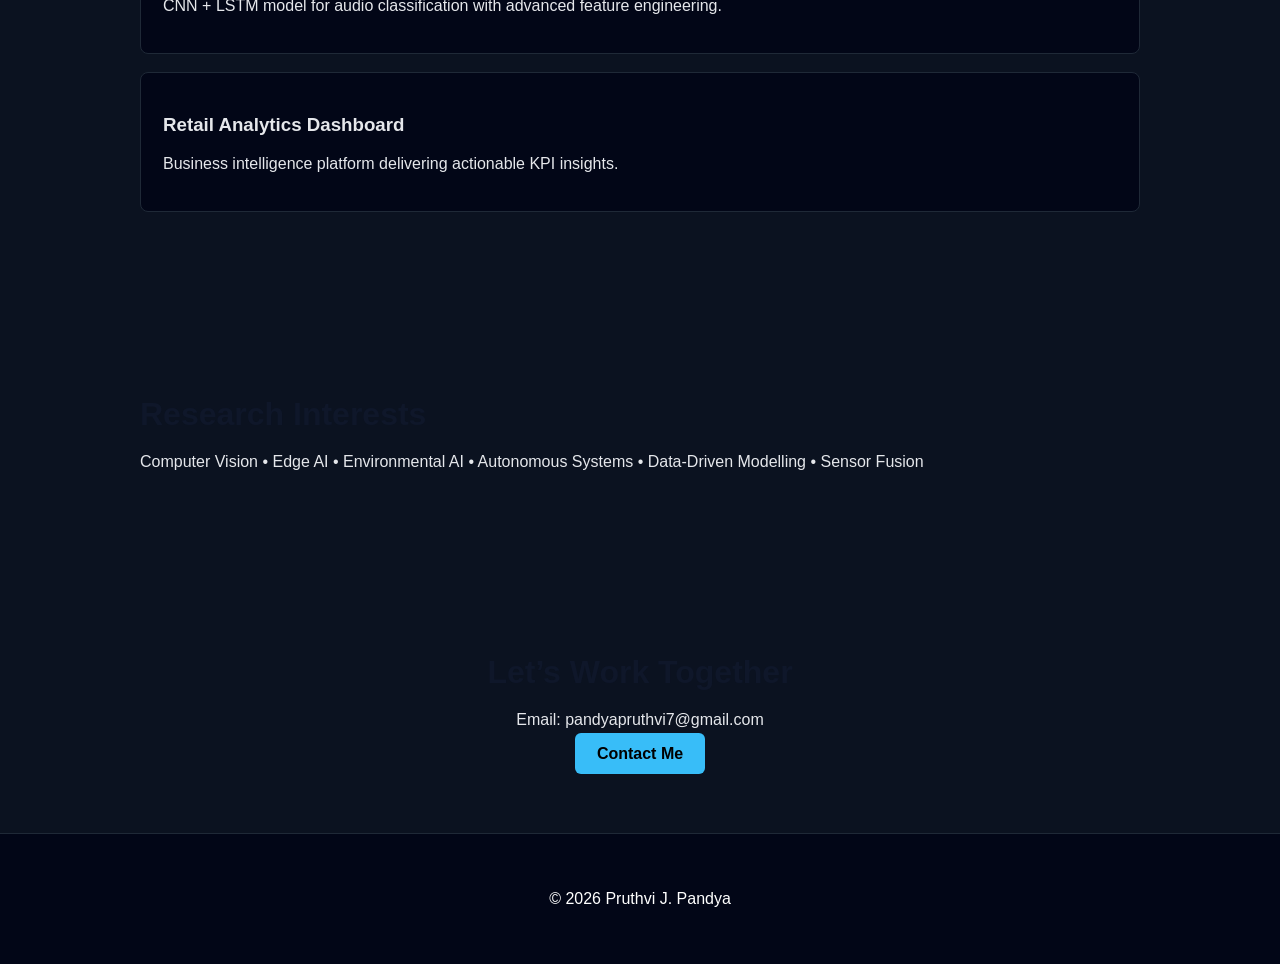
==== commit 835a2c7c: "Update index.html" ====
--- a/index.html
+++ b/index.html
@@ -151,7 +151,13 @@
 
 <div class="cta">
 <a class="btn" href="projects.html">View Projects</a>
-<a class="btn" href="#">Download CV</a>
+<a class="btn" href="Pruthvi_Pandya_CV.pdf" target="_blank">
+View CV
+</a>
+
+<a class="btn" href="Pruthvi_Pandya_CV.pdf" download>
+Download CV
+</a>
 </div>
 
 <p style="margin-top:25px;">
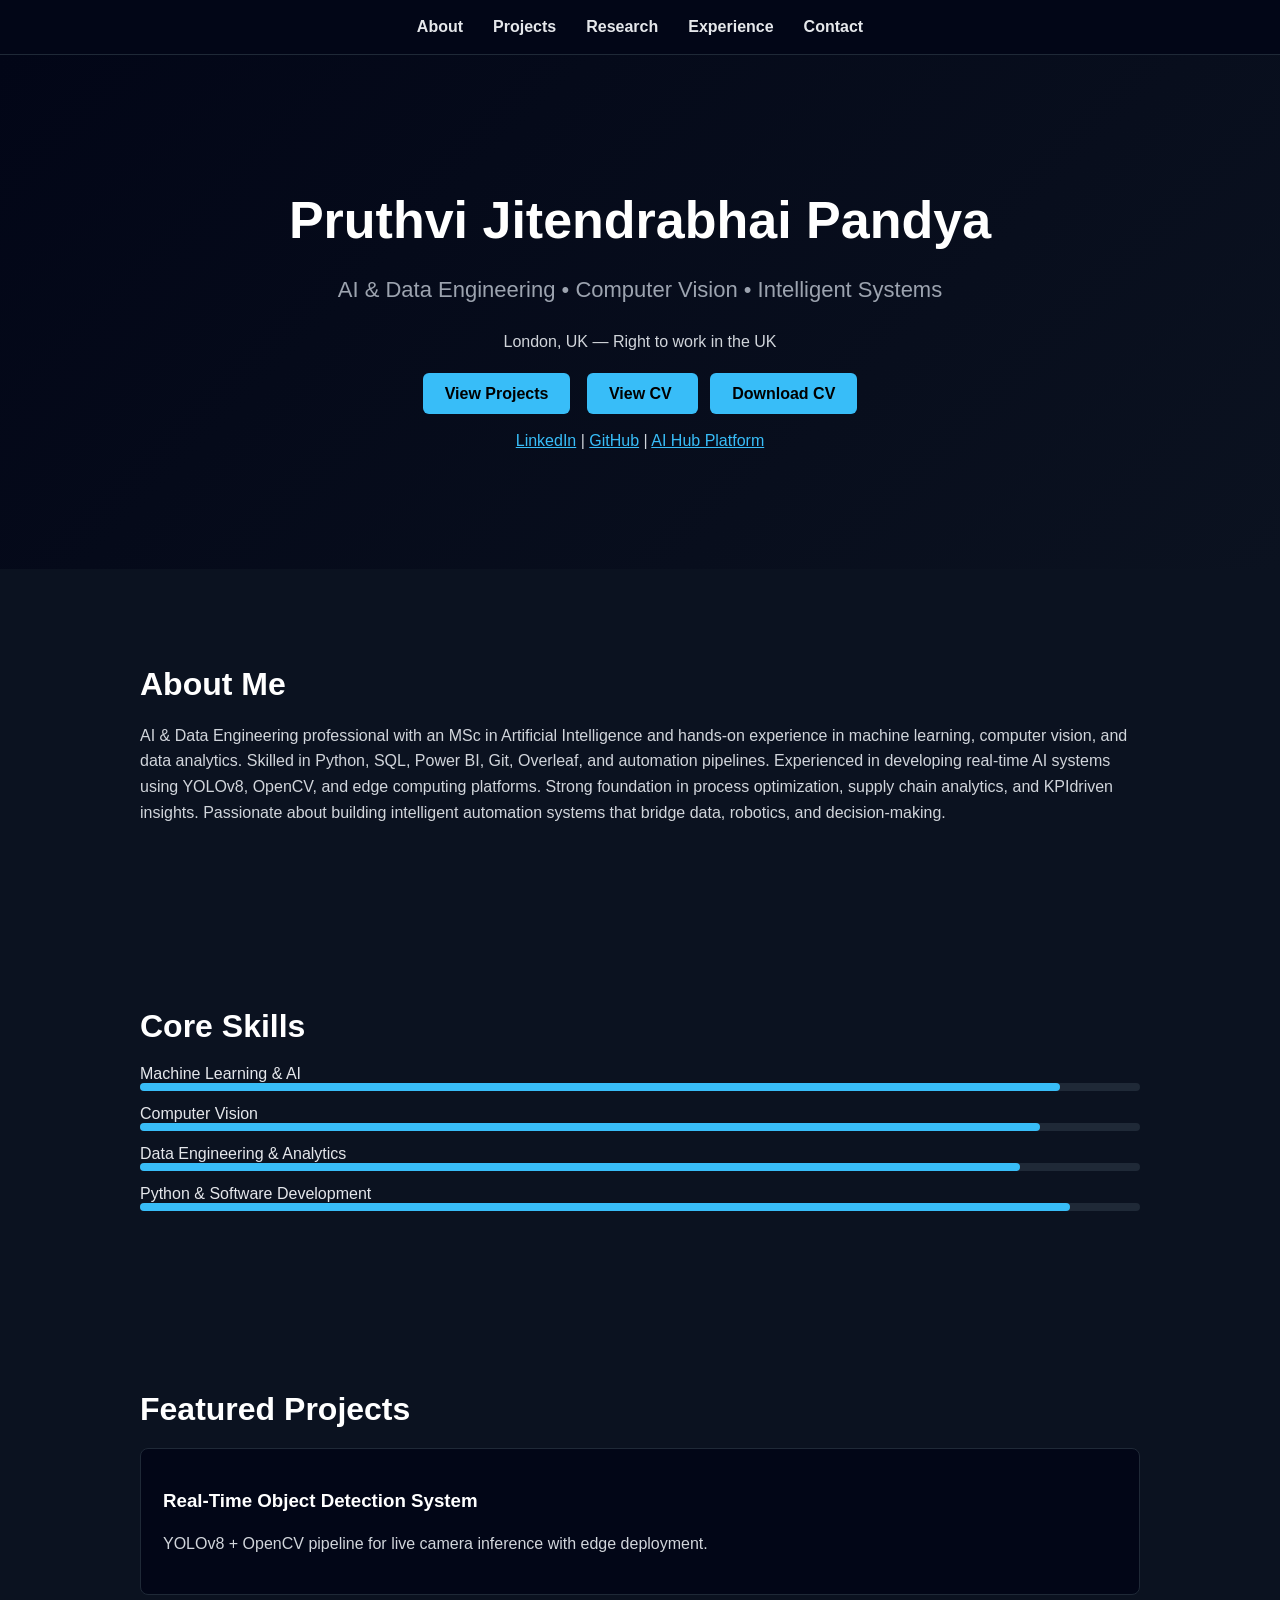
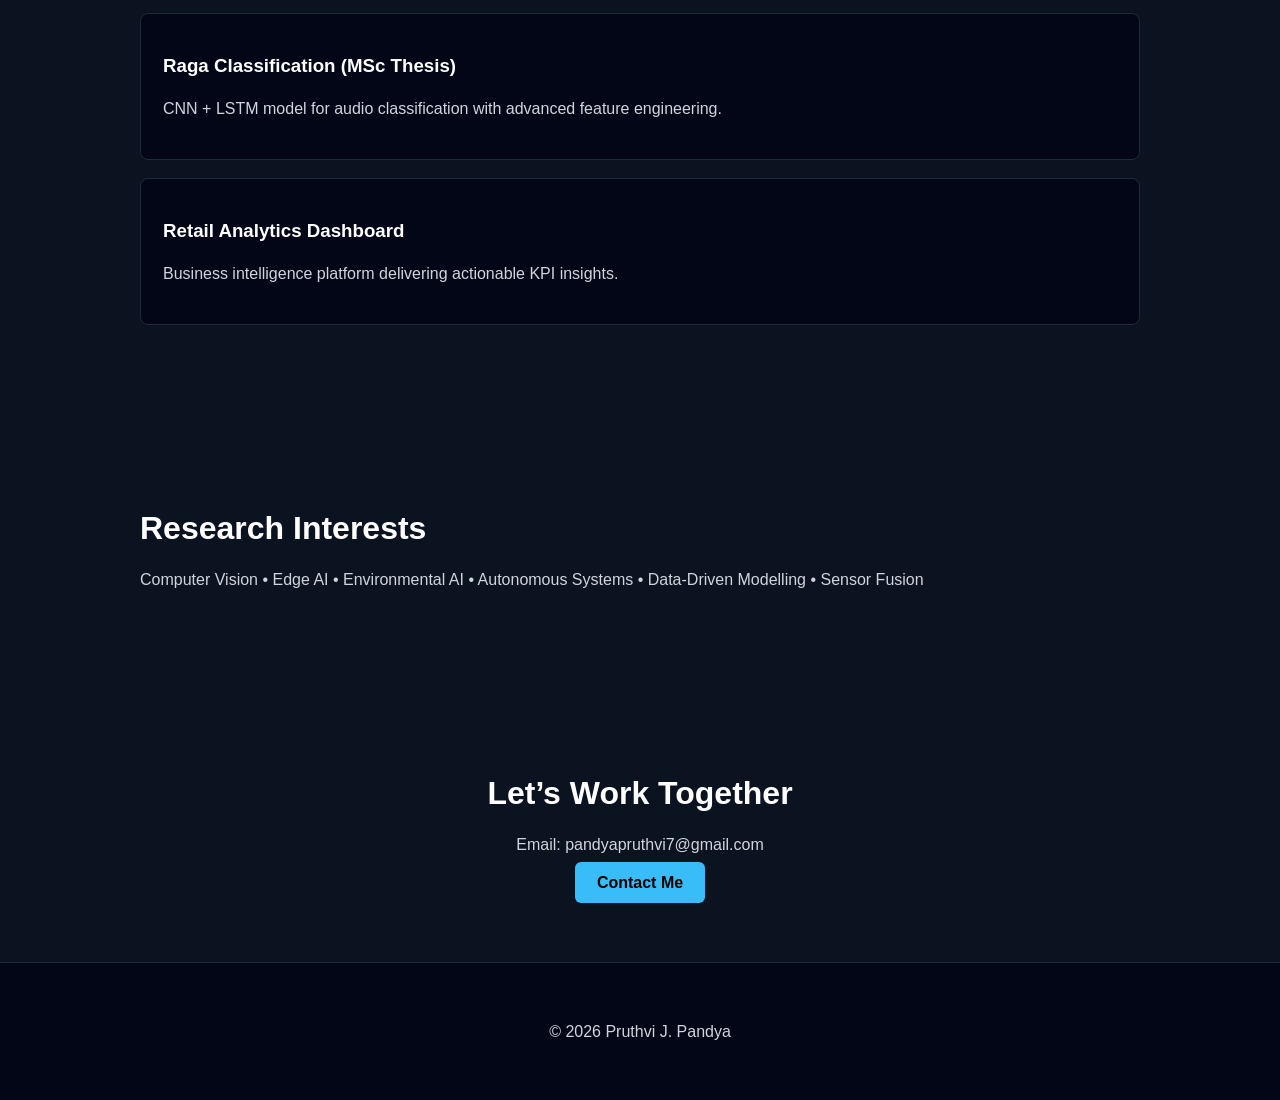
==== commit 4f08d446: "Update index.html" ====
--- a/index.html
+++ b/index.html
@@ -175,7 +175,12 @@
 <h2>About Me</h2>
 
 <p>
-AI & Data Engineering professional with an MSc in Artificial Intelligence from the University of Essex. I design deployable AI systems that operate reliably in real-world environments, focusing on computer vision, data engineering, and autonomous decision systems.
+AI & Data Engineering professional with an MSc in Artificial Intelligence and hands-on experience in
+machine learning, computer vision, and data analytics. Skilled in Python, SQL, Power BI, Git, Overleaf,
+and automation pipelines. Experienced in developing real-time AI systems using YOLOv8, OpenCV, and
+edge computing platforms. Strong foundation in process optimization, supply chain analytics, and KPIdriven
+insights. Passionate about building intelligent automation systems that bridge data, robotics, and
+decision-making.
 </p>
 
 </section>
--- a/style.css
+++ b/style.css
@@ -1,24 +1,25 @@
-/* ===== GLOBAL ===== */
+/* ===== GLOBAL RESET ===== */
 
 body{
     margin:0;
-    font-family:"Segoe UI", Arial, sans-serif;
-    background:#ffffff;
-    color:#222;
+    font-family:"Inter", Arial, sans-serif;
+    background:#0b1220;
+    color:#e5e7eb;
 }
 
 /* NAVBAR */
 
 nav{
-    background:#0f172a;
-    padding:16px;
     display:flex;
     justify-content:center;
-    gap:28px;
+    gap:30px;
+    padding:18px;
+    background:#020617;
+    border-bottom:1px solid #1f2937;
 }
 
 nav a{
-    color:white;
+    color:#e5e7eb;
     text-decoration:none;
     font-weight:600;
 }
@@ -27,52 +28,59 @@
     color:#38bdf8;
 }
 
-/* HERO */
+/* PAGE CONTAINER */
 
-.hero{
-    padding:90px 20px 60px;
-    text-align:center;
-    background:#f8fafc;
+section{
+    max-width:1000px;
+    margin:auto;
+    padding:70px 20px;
 }
 
-.hero h1{
-    font-size:42px;
-    margin-bottom:10px;
+/* HEADINGS */
+
+h1, h2, h3{
+    color:#ffffff;
 }
 
-.subtitle{
-    font-size:20px;
-    color:#555;
-}
+/* PARAGRAPHS */
 
-/* SECTION */
-
-section{
-    max-width:900px;
-    margin:auto;
-    padding:60px 20px;
-}
-
-h2{
-    color:#0f172a;
-    margin-bottom:15px;
+p{
+    color:#d1d5db;
+    line-height:1.6;
 }
 
 /* CARDS */
 
 .card{
-    border:1px solid #e5e7eb;
+    background:#020617;
     padding:22px;
     margin:18px 0;
     border-radius:8px;
-    background:white;
+    border:1px solid #1f2937;
+}
+
+/* LINKS */
+
+a{
+    color:#38bdf8;
+}
+
+/* BUTTON */
+
+.btn{
+    background:#38bdf8;
+    color:black;
+    padding:12px 22px;
+    border-radius:6px;
+    text-decoration:none;
+    font-weight:700;
 }
 
 /* FOOTER */
 
 footer{
     text-align:center;
-    padding:35px;
-    background:#0f172a;
-    color:white;
+    padding:40px;
+    background:#020617;
+    border-top:1px solid #1f2937;
 }
